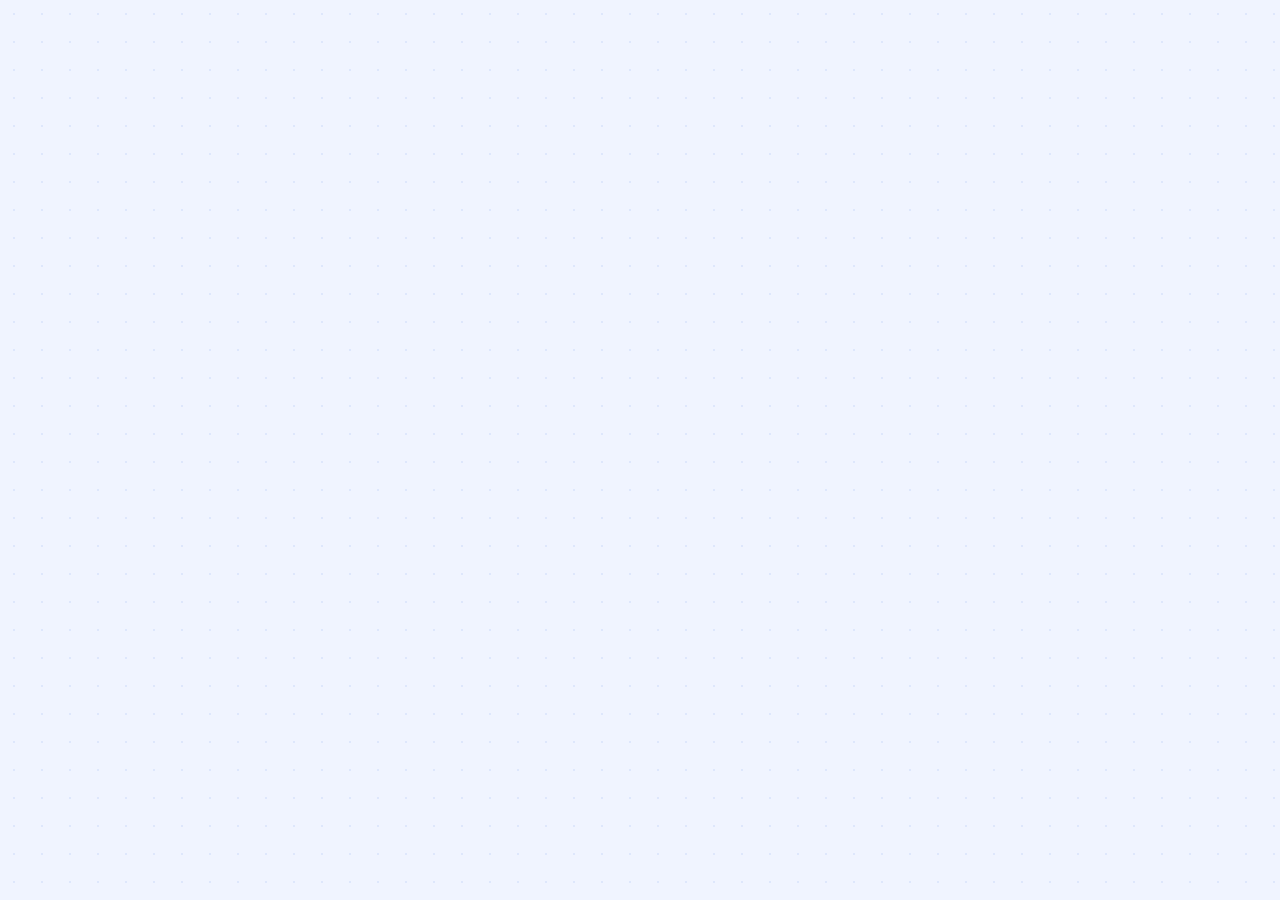
==== index.html @ 5d26f249 "Add root page for GitHub Pages" ====
<!doctype html>
<html lang="fr">
<head>
  <meta charset="utf-8">
  <meta name="viewport" content="width=device-width, initial-scale=1">
  <meta http-equiv="refresh" content="0; url=./n9chat-pro-v4/">
  <title>N9chat Pro</title>
</head>
<body>
  <p>Ouverture de N9chat Pro…</p>
  <p><a href="./n9chat-pro-v4/">Ouvrir l’application</a></p>
  <script>window.location.replace("./n9chat-pro-v4/");</script>
</body>
</html>
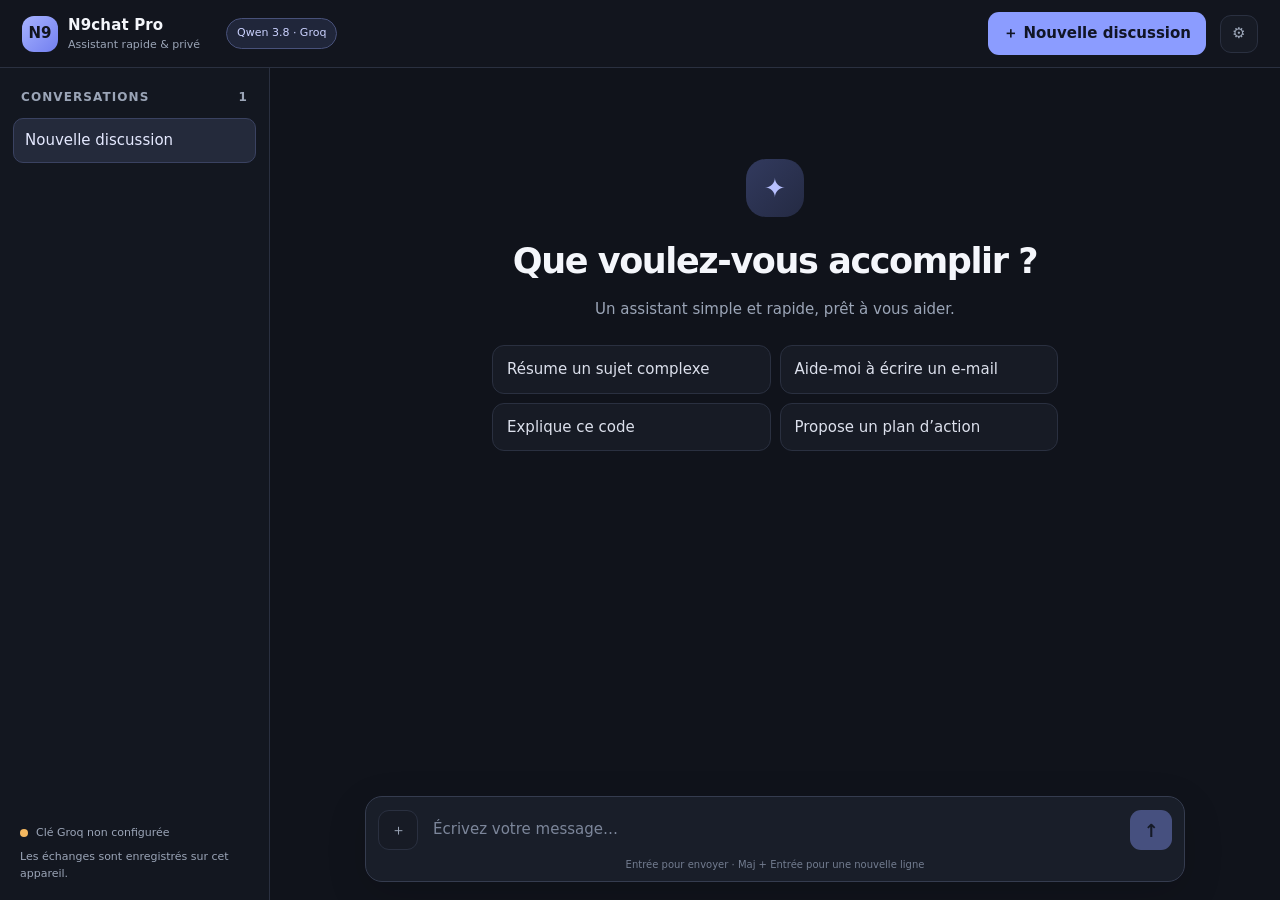
==== commit fcdfba46: "Route the homepage to the faster N9chat app" ====
--- a/index.html
+++ b/index.html
@@ -3,12 +3,12 @@
 <head>
   <meta charset="utf-8">
   <meta name="viewport" content="width=device-width, initial-scale=1">
-  <meta http-equiv="refresh" content="0; url=./n9chat-pro-v4/">
+  <meta http-equiv="refresh" content="0; url=./n9chat-pro-v5/">
   <title>N9chat Pro</title>
 </head>
 <body>
   <p>Ouverture de N9chat Pro…</p>
-  <p><a href="./n9chat-pro-v4/">Ouvrir l’application</a></p>
-  <script>window.location.replace("./n9chat-pro-v4/");</script>
+  <p><a href="./n9chat-pro-v5/">Ouvrir l’application</a></p>
+  <script>window.location.replace("./n9chat-pro-v5/");</script>
 </body>
 </html>
